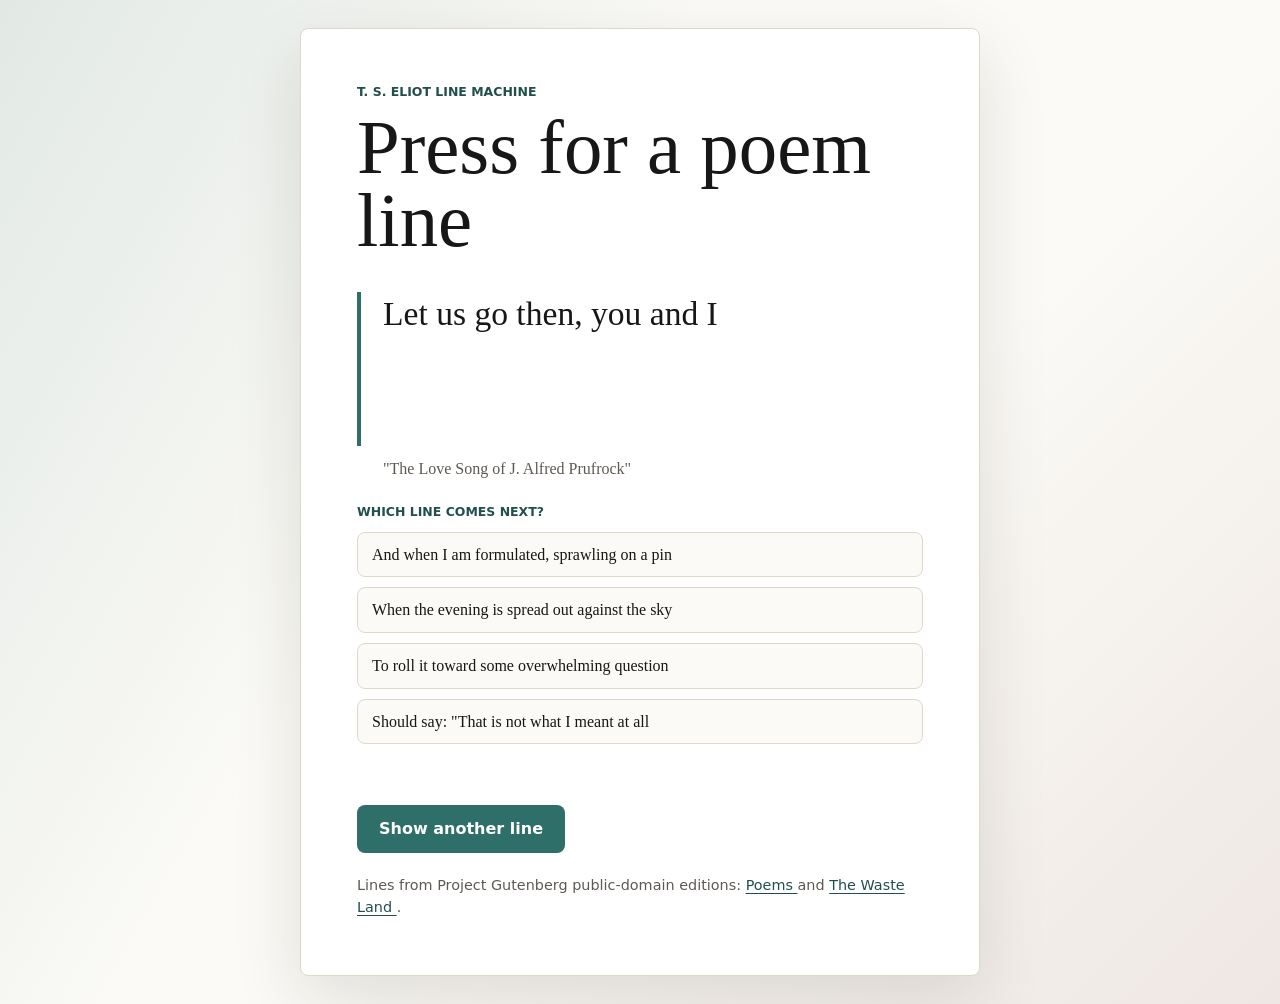
==== index.html @ 312e6916 "Add next-line quiz" ====
<!doctype html>
<html lang="en">
  <head>
    <meta charset="utf-8">
    <meta name="viewport" content="width=device-width, initial-scale=1">
    <title>Eliot Line Button</title>
    <link rel="stylesheet" href="styles.css?v=quiz-1">
  </head>
  <body>
    <main class="page">
      <section class="poem-panel" aria-labelledby="page-title">
        <p class="kicker">T. S. Eliot line machine</p>
        <h1 id="page-title">Press for a poem line</h1>
        <blockquote id="poem-line" class="poem-line">
          Let us go then, you and I
        </blockquote>
        <p id="poem-source" class="source">"The Love Song of J. Alfred Prufrock"</p>
        <section class="choice-panel" aria-labelledby="choice-title">
          <p id="choice-title" class="choice-title">Which line comes next?</p>
          <div id="choice-list" class="choice-list"></div>
          <p id="answer-feedback" class="answer-feedback" aria-live="polite"></p>
        </section>
        <button id="line-button" type="button">Show another line</button>
        <section id="stanza-panel" class="stanza-panel" aria-live="polite" hidden>
          <div class="stanza-heading">
            <p class="stanza-label">Stanza</p>
            <a id="stanza-source-link" href="https://www.gutenberg.org/ebooks/1567" target="_blank" rel="noreferrer">
              Open source
            </a>
          </div>
          <div id="stanza-lines" class="stanza-lines"></div>
        </section>
        <p class="credit">
          Lines from Project Gutenberg public-domain editions:
          <a href="https://www.gutenberg.org/ebooks/1567" target="_blank" rel="noreferrer">
            Poems
          </a>
          and
          <a href="https://www.gutenberg.org/ebooks/1321" target="_blank" rel="noreferrer">
            The Waste Land
          </a>.
        </p>
      </section>
    </main>
    <script src="lines-data.js?v=quiz-1"></script>
    <script src="script.js?v=quiz-1"></script>
  </body>
</html>
---- styles.css ----
:root {
  color-scheme: light;
  --ink: #171717;
  --muted: #5e5a52;
  --paper: #fbfaf6;
  --panel: #ffffff;
  --accent: #2f6f6a;
  --accent-dark: #214f4c;
  --edge: #ded8cb;
}

* {
  box-sizing: border-box;
}

body {
  margin: 0;
  min-height: 100vh;
  font-family: Georgia, "Times New Roman", serif;
  color: var(--ink);
  background:
    linear-gradient(120deg, rgba(47, 111, 106, 0.12), transparent 38%),
    linear-gradient(315deg, rgba(124, 61, 55, 0.1), transparent 42%),
    var(--paper);
}

.page {
  min-height: 100vh;
  display: grid;
  place-items: center;
  padding: 28px;
}

.poem-panel {
  width: min(680px, 100%);
  padding: clamp(28px, 7vw, 56px);
  background: var(--panel);
  border: 1px solid var(--edge);
  border-radius: 8px;
  box-shadow: 0 24px 70px rgba(31, 28, 20, 0.12);
}

.kicker {
  margin: 0 0 12px;
  color: var(--accent-dark);
  font: 700 0.78rem/1.2 system-ui, -apple-system, BlinkMacSystemFont, "Segoe UI", sans-serif;
  letter-spacing: 0;
  text-transform: uppercase;
}

h1 {
  margin: 0;
  font-size: clamp(2.2rem, 8vw, 4.8rem);
  line-height: 0.95;
  font-weight: 500;
  letter-spacing: 0;
}

.poem-line {
  min-height: 4.6em;
  margin: 34px 0 12px;
  padding: 0 0 0 22px;
  border-left: 4px solid var(--accent);
  font-size: clamp(1.35rem, 4vw, 2.1rem);
  line-height: 1.3;
}

.source {
  margin: 0 0 24px 26px;
  color: var(--muted);
  font-size: 1rem;
  line-height: 1.4;
}

.choice-panel {
  margin: 0 0 28px;
}

.choice-title {
  margin: 0 0 12px;
  color: var(--accent-dark);
  font: 700 0.78rem/1.2 system-ui, -apple-system, BlinkMacSystemFont, "Segoe UI", sans-serif;
  text-transform: uppercase;
}

.choice-list {
  display: grid;
  gap: 10px;
}

.choice-button {
  min-height: 44px;
  width: 100%;
  padding: 11px 14px;
  border: 1px solid var(--edge);
  border-radius: 8px;
  color: var(--ink);
  background: #fbfaf6;
  font: 1rem/1.35 Georgia, "Times New Roman", serif;
  text-align: left;
}

.choice-button:hover:not(:disabled) {
  color: var(--accent-dark);
  background: rgba(47, 111, 106, 0.08);
}

.choice-button:disabled {
  cursor: default;
  opacity: 0.78;
}

.choice-button.is-correct {
  border-color: var(--accent);
  background: rgba(47, 111, 106, 0.14);
  color: var(--accent-dark);
}

.choice-button.is-wrong {
  border-color: #a45b52;
  background: rgba(164, 91, 82, 0.12);
  color: #74342f;
}

.answer-feedback {
  min-height: 1.4em;
  margin: 12px 0 0;
  font: 700 0.95rem/1.4 system-ui, -apple-system, BlinkMacSystemFont, "Segoe UI", sans-serif;
}

.answer-feedback.is-correct {
  color: var(--accent-dark);
}

.answer-feedback.is-wrong {
  color: #74342f;
}

button {
  min-height: 48px;
  padding: 0 22px;
  border: 0;
  border-radius: 8px;
  color: #fff;
  background: var(--accent);
  font: 700 1rem/1 system-ui, -apple-system, BlinkMacSystemFont, "Segoe UI", sans-serif;
  cursor: pointer;
  transition: background 160ms ease, transform 160ms ease;
}

button:hover {
  background: var(--accent-dark);
}

button:active {
  transform: translateY(1px);
}

button:focus-visible {
  outline: 3px solid rgba(47, 111, 106, 0.35);
  outline-offset: 3px;
}

.stanza-panel {
  margin: 30px 0 0;
  padding: 22px;
  border: 1px solid var(--edge);
  border-radius: 8px;
  background: #fbfaf6;
}

.stanza-heading {
  display: flex;
  align-items: center;
  justify-content: space-between;
  gap: 18px;
  margin: 0 0 16px;
}

.stanza-label {
  margin: 0;
  color: var(--accent-dark);
  font: 700 0.78rem/1.2 system-ui, -apple-system, BlinkMacSystemFont, "Segoe UI", sans-serif;
  text-transform: uppercase;
}

.stanza-heading a {
  color: var(--accent-dark);
  font: 0.9rem/1.2 system-ui, -apple-system, BlinkMacSystemFont, "Segoe UI", sans-serif;
  text-underline-offset: 3px;
}

.stanza-lines {
  display: grid;
  gap: 6px;
}

.stanza-lines p {
  margin: 0;
  padding: 2px 6px;
  border-radius: 5px;
  font-size: clamp(1rem, 2.5vw, 1.2rem);
  line-height: 1.45;
}

.stanza-lines .is-selected {
  background: rgba(47, 111, 106, 0.12);
  color: var(--accent-dark);
}

.stanza-lines .is-answer {
  background: rgba(47, 111, 106, 0.2);
  color: var(--accent-dark);
  font-weight: 700;
}

.credit {
  margin: 22px 0 0;
  color: var(--muted);
  font: 0.9rem/1.5 system-ui, -apple-system, BlinkMacSystemFont, "Segoe UI", sans-serif;
}

.credit a {
  color: var(--accent-dark);
  text-underline-offset: 3px;
}

@media (max-width: 520px) {
  .page {
    padding: 16px;
  }

  .poem-panel {
    padding: 24px;
  }
}
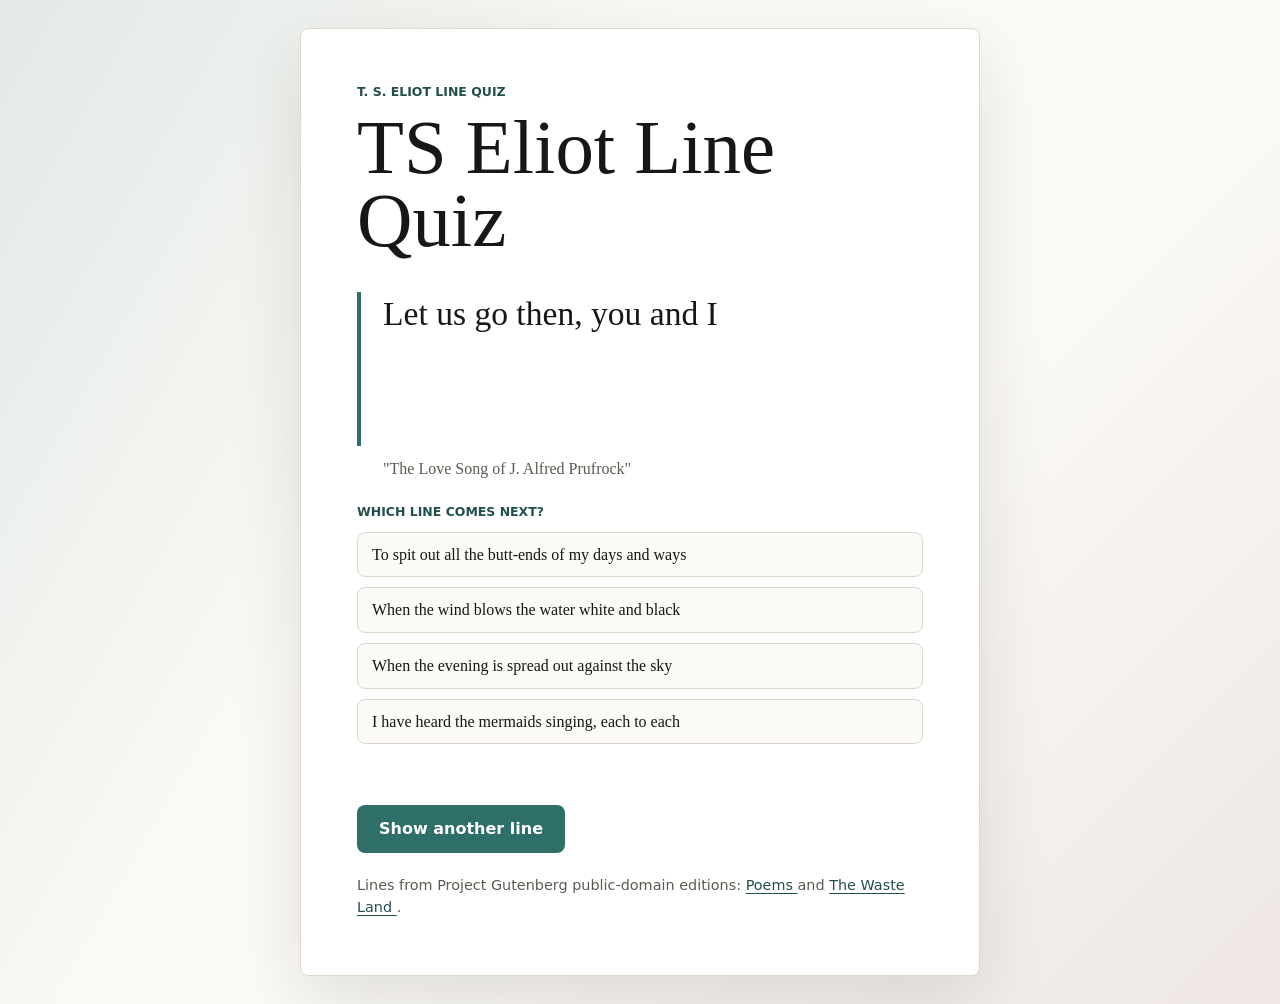
==== commit cb0ec5fb: "Update quiz title" ====
--- a/index.html
+++ b/index.html
@@ -3,14 +3,14 @@
   <head>
     <meta charset="utf-8">
     <meta name="viewport" content="width=device-width, initial-scale=1">
-    <title>Eliot Line Button</title>
+    <title>TS Eliot Line Quiz</title>
     <link rel="stylesheet" href="styles.css?v=quiz-1">
   </head>
   <body>
     <main class="page">
       <section class="poem-panel" aria-labelledby="page-title">
-        <p class="kicker">T. S. Eliot line machine</p>
-        <h1 id="page-title">Press for a poem line</h1>
+        <p class="kicker">T. S. Eliot line quiz</p>
+        <h1 id="page-title">TS Eliot Line Quiz</h1>
         <blockquote id="poem-line" class="poem-line">
           Let us go then, you and I
         </blockquote>
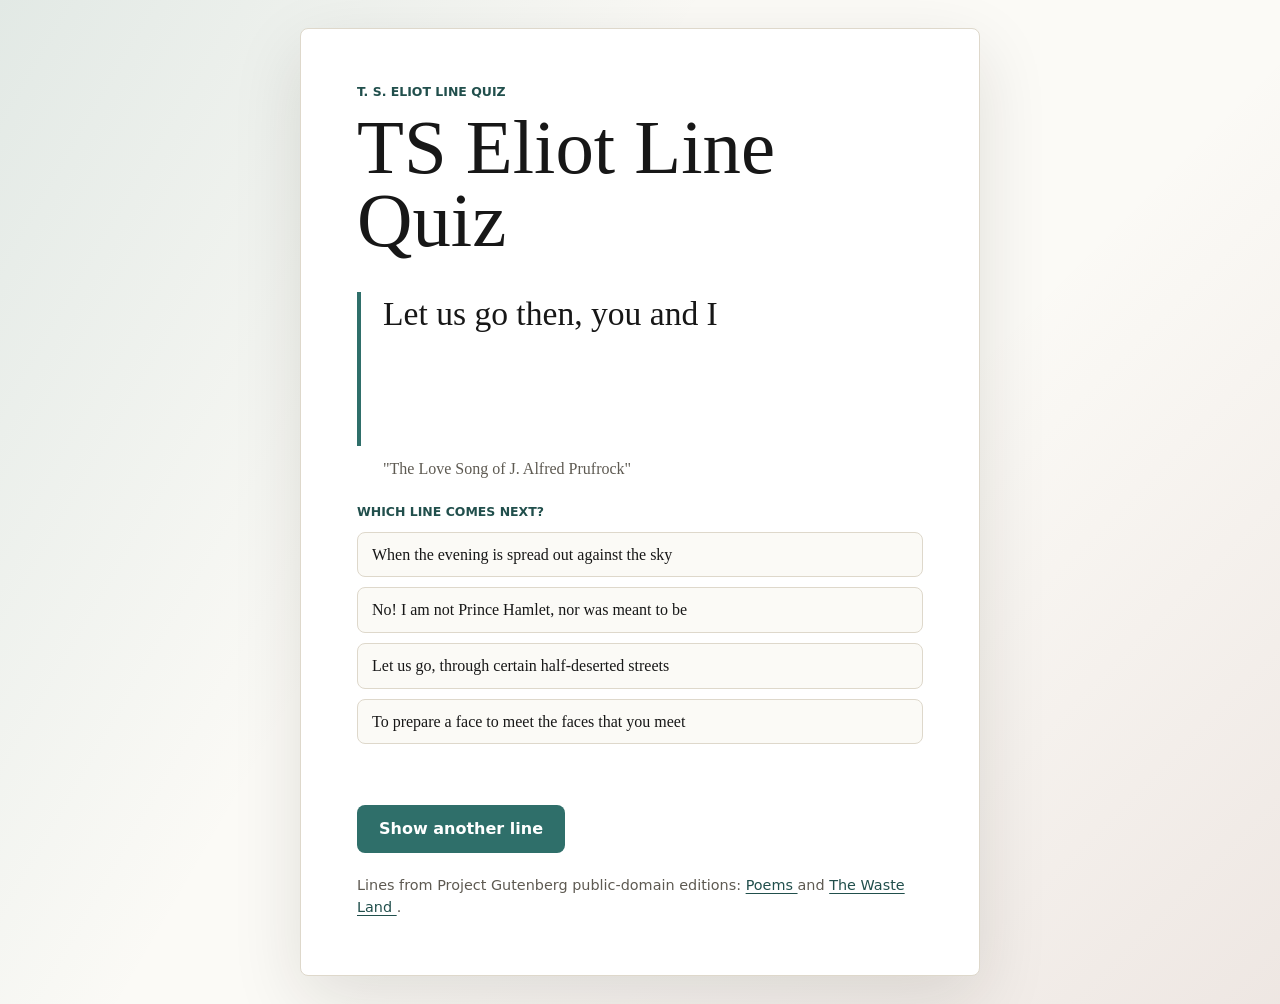
==== commit 8d02ec5f: "Remove French quiz entries" ====
--- a/index.html
+++ b/index.html
@@ -4,7 +4,7 @@
     <meta charset="utf-8">
     <meta name="viewport" content="width=device-width, initial-scale=1">
     <title>TS Eliot Line Quiz</title>
-    <link rel="stylesheet" href="styles.css?v=quiz-1">
+    <link rel="stylesheet" href="styles.css?v=quiz-2">
   </head>
   <body>
     <main class="page">
@@ -42,7 +42,7 @@
         </p>
       </section>
     </main>
-    <script src="lines-data.js?v=quiz-1"></script>
-    <script src="script.js?v=quiz-1"></script>
+    <script src="lines-data.js?v=quiz-2"></script>
+    <script src="script.js?v=quiz-2"></script>
   </body>
 </html>
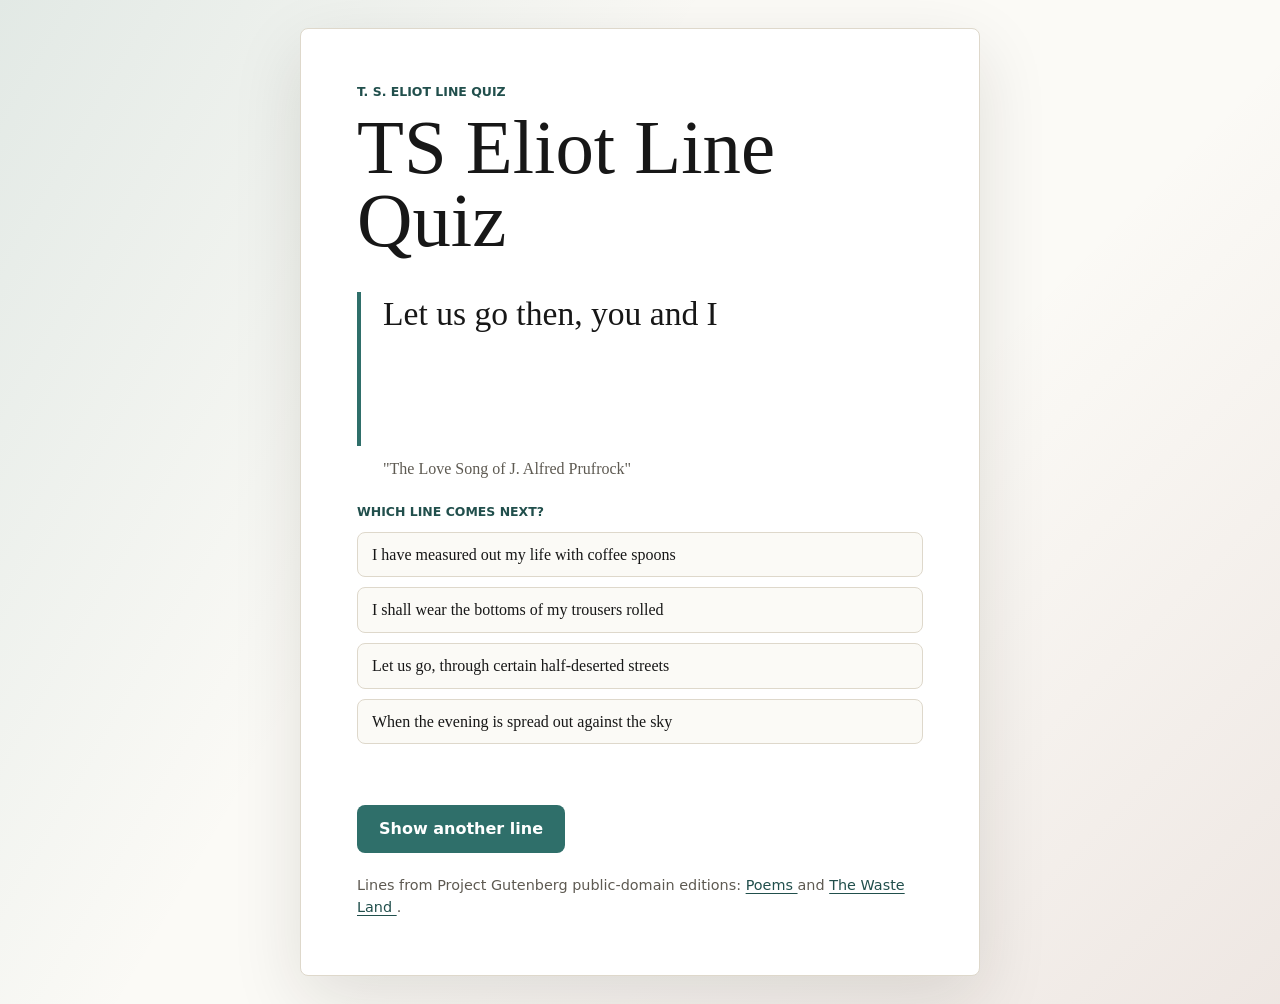
==== commit 92db560d: "Allow retries after wrong quiz answers" ====
--- a/index.html
+++ b/index.html
@@ -4,7 +4,7 @@
     <meta charset="utf-8">
     <meta name="viewport" content="width=device-width, initial-scale=1">
     <title>TS Eliot Line Quiz</title>
-    <link rel="stylesheet" href="styles.css?v=quiz-2">
+    <link rel="stylesheet" href="styles.css?v=quiz-3">
   </head>
   <body>
     <main class="page">
@@ -42,7 +42,7 @@
         </p>
       </section>
     </main>
-    <script src="lines-data.js?v=quiz-2"></script>
-    <script src="script.js?v=quiz-2"></script>
+    <script src="lines-data.js?v=quiz-3"></script>
+    <script src="script.js?v=quiz-3"></script>
   </body>
 </html>
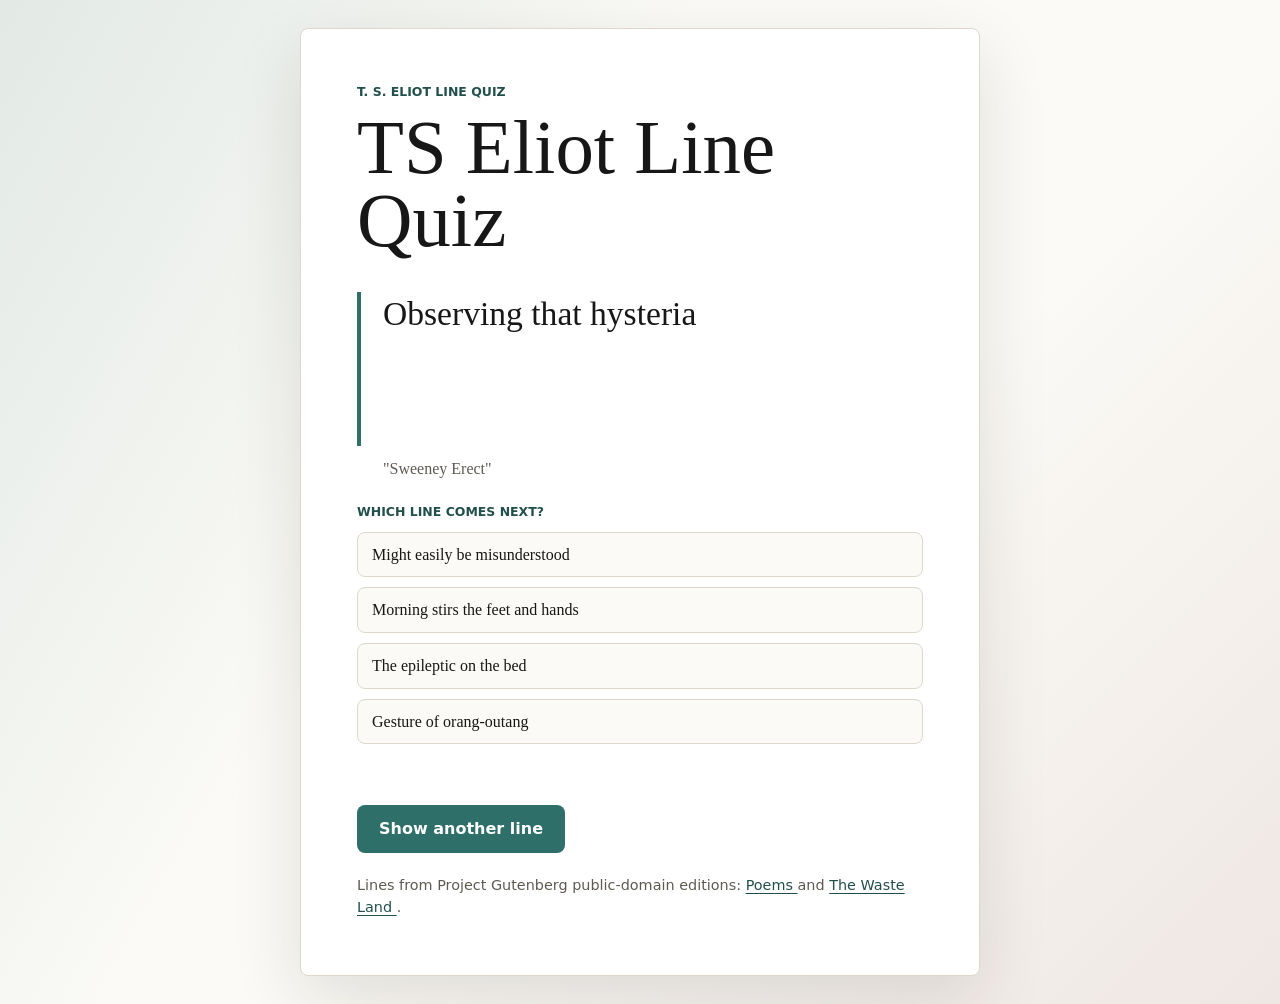
==== commit fa8851ab: "Randomize initial quiz line" ====
--- a/index.html
+++ b/index.html
@@ -4,7 +4,7 @@
     <meta charset="utf-8">
     <meta name="viewport" content="width=device-width, initial-scale=1">
     <title>TS Eliot Line Quiz</title>
-    <link rel="stylesheet" href="styles.css?v=quiz-3">
+    <link rel="stylesheet" href="styles.css?v=quiz-4">
   </head>
   <body>
     <main class="page">
@@ -42,7 +42,7 @@
         </p>
       </section>
     </main>
-    <script src="lines-data.js?v=quiz-3"></script>
-    <script src="script.js?v=quiz-3"></script>
+    <script src="lines-data.js?v=quiz-4"></script>
+    <script src="script.js?v=quiz-4"></script>
   </body>
 </html>
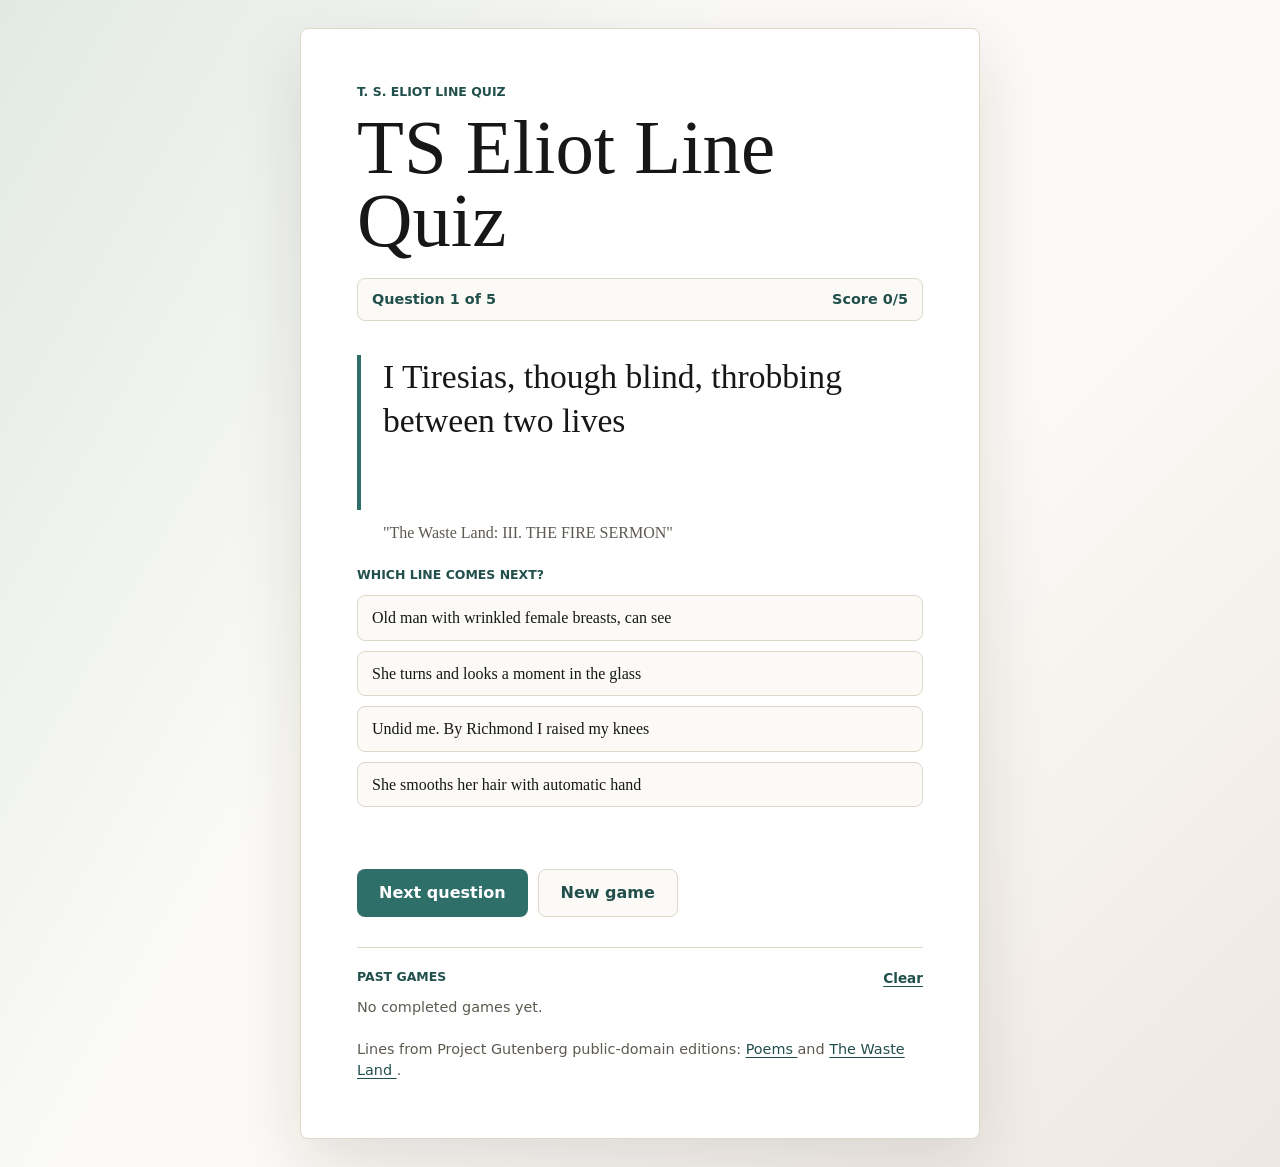
==== commit 180e6f41: "Add five-question games and score history" ====
--- a/index.html
+++ b/index.html
@@ -4,13 +4,17 @@
     <meta charset="utf-8">
     <meta name="viewport" content="width=device-width, initial-scale=1">
     <title>TS Eliot Line Quiz</title>
-    <link rel="stylesheet" href="styles.css?v=quiz-4">
+    <link rel="stylesheet" href="styles.css?v=games-1">
   </head>
   <body>
     <main class="page">
       <section class="poem-panel" aria-labelledby="page-title">
         <p class="kicker">T. S. Eliot line quiz</p>
         <h1 id="page-title">TS Eliot Line Quiz</h1>
+        <div class="game-bar" aria-live="polite">
+          <p id="game-progress">Question 1 of 5</p>
+          <p id="game-score">Score 0/5</p>
+        </div>
         <blockquote id="poem-line" class="poem-line">
           Let us go then, you and I
         </blockquote>
@@ -20,7 +24,14 @@
           <div id="choice-list" class="choice-list"></div>
           <p id="answer-feedback" class="answer-feedback" aria-live="polite"></p>
         </section>
-        <button id="line-button" type="button">Show another line</button>
+        <div class="game-actions">
+          <button id="line-button" type="button">Next question</button>
+          <button id="new-game-button" class="secondary-button" type="button">New game</button>
+        </div>
+        <section id="game-summary" class="game-summary" aria-live="polite" hidden>
+          <p id="summary-score"></p>
+          <button id="replay-current-button" class="secondary-button" type="button">Replay this game</button>
+        </section>
         <section id="stanza-panel" class="stanza-panel" aria-live="polite" hidden>
           <div class="stanza-heading">
             <p class="stanza-label">Stanza</p>
@@ -29,6 +40,13 @@
             </a>
           </div>
           <div id="stanza-lines" class="stanza-lines"></div>
+        </section>
+        <section class="history-panel" aria-labelledby="history-title">
+          <div class="history-heading">
+            <p id="history-title" class="history-title">Past games</p>
+            <button id="clear-history-button" class="text-button" type="button">Clear</button>
+          </div>
+          <div id="history-list" class="history-list"></div>
         </section>
         <p class="credit">
           Lines from Project Gutenberg public-domain editions:
@@ -42,7 +60,7 @@
         </p>
       </section>
     </main>
-    <script src="lines-data.js?v=quiz-4"></script>
-    <script src="script.js?v=quiz-4"></script>
+    <script src="lines-data.js?v=games-1"></script>
+    <script src="script.js?v=games-1"></script>
   </body>
 </html>
--- a/styles.css
+++ b/styles.css
@@ -56,6 +56,23 @@
   letter-spacing: 0;
 }
 
+.game-bar {
+  display: flex;
+  justify-content: space-between;
+  gap: 16px;
+  margin: 20px 0 0;
+  padding: 12px 14px;
+  border: 1px solid var(--edge);
+  border-radius: 8px;
+  background: #fbfaf6;
+}
+
+.game-bar p {
+  margin: 0;
+  color: var(--accent-dark);
+  font: 700 0.9rem/1.2 system-ui, -apple-system, BlinkMacSystemFont, "Segoe UI", sans-serif;
+}
+
 .poem-line {
   min-height: 4.6em;
   margin: 34px 0 12px;
@@ -161,6 +178,54 @@
   outline-offset: 3px;
 }
 
+.game-actions {
+  display: flex;
+  flex-wrap: wrap;
+  gap: 10px;
+}
+
+.secondary-button {
+  min-height: 44px;
+  color: var(--accent-dark);
+  background: #fbfaf6;
+  border: 1px solid var(--edge);
+}
+
+.secondary-button:hover {
+  background: rgba(47, 111, 106, 0.08);
+}
+
+.text-button {
+  min-height: auto;
+  padding: 0;
+  border: 0;
+  border-radius: 0;
+  color: var(--accent-dark);
+  background: transparent;
+  font: 700 0.85rem/1.2 system-ui, -apple-system, BlinkMacSystemFont, "Segoe UI", sans-serif;
+  text-decoration: underline;
+  text-underline-offset: 3px;
+}
+
+.text-button:hover {
+  background: transparent;
+  color: var(--ink);
+}
+
+.game-summary {
+  margin: 24px 0 0;
+  padding: 18px;
+  border: 1px solid var(--edge);
+  border-radius: 8px;
+  background: rgba(47, 111, 106, 0.08);
+}
+
+.game-summary p {
+  margin: 0 0 12px;
+  color: var(--accent-dark);
+  font: 700 1rem/1.3 system-ui, -apple-system, BlinkMacSystemFont, "Segoe UI", sans-serif;
+}
+
 .stanza-panel {
   margin: 30px 0 0;
   padding: 22px;
@@ -214,6 +279,60 @@
   font-weight: 700;
 }
 
+.history-panel {
+  margin: 30px 0 0;
+  padding-top: 22px;
+  border-top: 1px solid var(--edge);
+}
+
+.history-heading {
+  display: flex;
+  justify-content: space-between;
+  align-items: center;
+  gap: 16px;
+  margin: 0 0 12px;
+}
+
+.history-title {
+  margin: 0;
+  color: var(--accent-dark);
+  font: 700 0.78rem/1.2 system-ui, -apple-system, BlinkMacSystemFont, "Segoe UI", sans-serif;
+  text-transform: uppercase;
+}
+
+.history-list {
+  display: grid;
+  gap: 10px;
+}
+
+.history-item {
+  display: grid;
+  grid-template-columns: auto 1fr auto;
+  align-items: center;
+  gap: 12px;
+  padding: 10px 0;
+  border-bottom: 1px solid rgba(222, 216, 203, 0.75);
+}
+
+.history-score {
+  margin: 0;
+  color: var(--ink);
+  font: 700 1rem/1.2 system-ui, -apple-system, BlinkMacSystemFont, "Segoe UI", sans-serif;
+}
+
+.history-meta,
+.history-empty {
+  margin: 0;
+  color: var(--muted);
+  font: 0.9rem/1.3 system-ui, -apple-system, BlinkMacSystemFont, "Segoe UI", sans-serif;
+}
+
+.history-item .secondary-button {
+  min-height: 36px;
+  padding: 0 12px;
+  font-size: 0.85rem;
+}
+
 .credit {
   margin: 22px 0 0;
   color: var(--muted);
@@ -233,4 +352,13 @@
   .poem-panel {
     padding: 24px;
   }
-}
+
+  .game-bar,
+  .history-item {
+    grid-template-columns: 1fr;
+  }
+
+  .game-bar {
+    display: grid;
+  }
+}
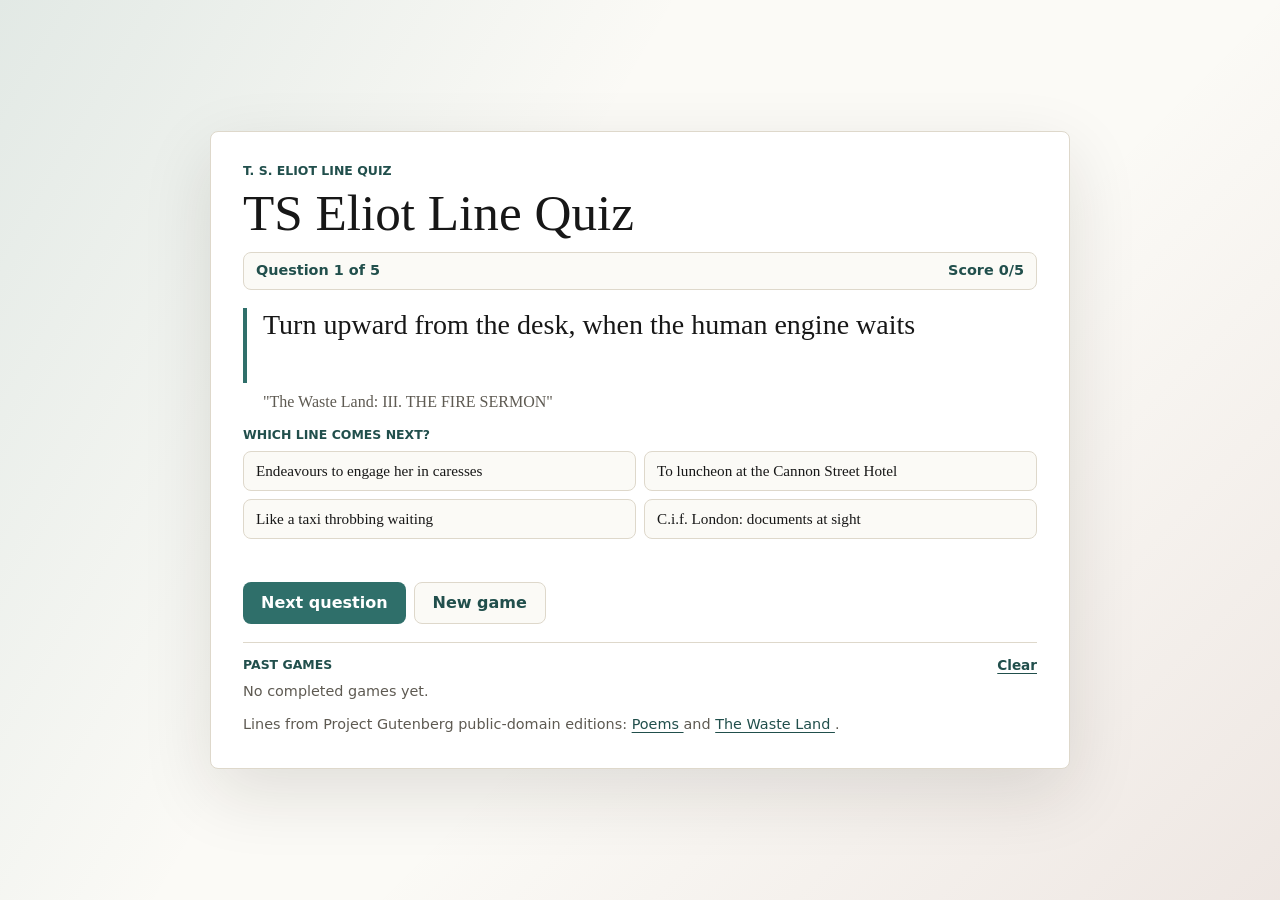
==== commit 6705492f: "Compact quiz layout" ====
--- a/index.html
+++ b/index.html
@@ -4,7 +4,7 @@
     <meta charset="utf-8">
     <meta name="viewport" content="width=device-width, initial-scale=1">
     <title>TS Eliot Line Quiz</title>
-    <link rel="stylesheet" href="styles.css?v=games-1">
+    <link rel="stylesheet" href="styles.css?v=games-2">
   </head>
   <body>
     <main class="page">
@@ -60,7 +60,7 @@
         </p>
       </section>
     </main>
-    <script src="lines-data.js?v=games-1"></script>
-    <script src="script.js?v=games-1"></script>
+    <script src="lines-data.js?v=games-2"></script>
+    <script src="script.js?v=games-2"></script>
   </body>
 </html>
--- a/styles.css
+++ b/styles.css
@@ -28,12 +28,14 @@
   min-height: 100vh;
   display: grid;
   place-items: center;
-  padding: 28px;
+  padding: 16px;
 }
 
 .poem-panel {
-  width: min(680px, 100%);
-  padding: clamp(28px, 7vw, 56px);
+  width: min(860px, 100%);
+  max-height: calc(100vh - 32px);
+  overflow: auto;
+  padding: clamp(18px, 3.5vw, 32px);
   background: var(--panel);
   border: 1px solid var(--edge);
   border-radius: 8px;
@@ -41,7 +43,7 @@
 }
 
 .kicker {
-  margin: 0 0 12px;
+  margin: 0 0 8px;
   color: var(--accent-dark);
   font: 700 0.78rem/1.2 system-ui, -apple-system, BlinkMacSystemFont, "Segoe UI", sans-serif;
   letter-spacing: 0;
@@ -50,8 +52,8 @@
 
 h1 {
   margin: 0;
-  font-size: clamp(2.2rem, 8vw, 4.8rem);
-  line-height: 0.95;
+  font-size: clamp(1.9rem, 5vw, 3.2rem);
+  line-height: 1;
   font-weight: 500;
   letter-spacing: 0;
 }
@@ -60,8 +62,8 @@
   display: flex;
   justify-content: space-between;
   gap: 16px;
-  margin: 20px 0 0;
-  padding: 12px 14px;
+  margin: 14px 0 0;
+  padding: 9px 12px;
   border: 1px solid var(--edge);
   border-radius: 8px;
   background: #fbfaf6;
@@ -74,27 +76,27 @@
 }
 
 .poem-line {
-  min-height: 4.6em;
-  margin: 34px 0 12px;
-  padding: 0 0 0 22px;
+  min-height: 2.7em;
+  margin: 18px 0 8px;
+  padding: 0 0 0 16px;
   border-left: 4px solid var(--accent);
-  font-size: clamp(1.35rem, 4vw, 2.1rem);
-  line-height: 1.3;
+  font-size: clamp(1.15rem, 3vw, 1.75rem);
+  line-height: 1.2;
 }
 
 .source {
-  margin: 0 0 24px 26px;
+  margin: 0 0 14px 20px;
   color: var(--muted);
   font-size: 1rem;
   line-height: 1.4;
 }
 
 .choice-panel {
-  margin: 0 0 28px;
+  margin: 0 0 16px;
 }
 
 .choice-title {
-  margin: 0 0 12px;
+  margin: 0 0 8px;
   color: var(--accent-dark);
   font: 700 0.78rem/1.2 system-ui, -apple-system, BlinkMacSystemFont, "Segoe UI", sans-serif;
   text-transform: uppercase;
@@ -102,18 +104,18 @@
 
 .choice-list {
   display: grid;
-  gap: 10px;
+  grid-template-columns: repeat(2, minmax(0, 1fr));
+  gap: 8px;
 }
 
 .choice-button {
-  min-height: 44px;
-  width: 100%;
-  padding: 11px 14px;
+  min-height: 40px;
+  padding: 9px 12px;
   border: 1px solid var(--edge);
   border-radius: 8px;
   color: var(--ink);
   background: #fbfaf6;
-  font: 1rem/1.35 Georgia, "Times New Roman", serif;
+  font: 0.95rem/1.25 Georgia, "Times New Roman", serif;
   text-align: left;
 }
 
@@ -140,8 +142,8 @@
 }
 
 .answer-feedback {
-  min-height: 1.4em;
-  margin: 12px 0 0;
+  min-height: 1.3em;
+  margin: 8px 0 0;
   font: 700 0.95rem/1.4 system-ui, -apple-system, BlinkMacSystemFont, "Segoe UI", sans-serif;
 }
 
@@ -154,8 +156,8 @@
 }
 
 button {
-  min-height: 48px;
-  padding: 0 22px;
+  min-height: 42px;
+  padding: 0 18px;
   border: 0;
   border-radius: 8px;
   color: #fff;
@@ -181,11 +183,11 @@
 .game-actions {
   display: flex;
   flex-wrap: wrap;
-  gap: 10px;
+  gap: 8px;
 }
 
 .secondary-button {
-  min-height: 44px;
+  min-height: 42px;
   color: var(--accent-dark);
   background: #fbfaf6;
   border: 1px solid var(--edge);
@@ -213,8 +215,8 @@
 }
 
 .game-summary {
-  margin: 24px 0 0;
-  padding: 18px;
+  margin: 16px 0 0;
+  padding: 14px;
   border: 1px solid var(--edge);
   border-radius: 8px;
   background: rgba(47, 111, 106, 0.08);
@@ -227,8 +229,8 @@
 }
 
 .stanza-panel {
-  margin: 30px 0 0;
-  padding: 22px;
+  margin: 16px 0 0;
+  padding: 14px;
   border: 1px solid var(--edge);
   border-radius: 8px;
   background: #fbfaf6;
@@ -239,7 +241,7 @@
   align-items: center;
   justify-content: space-between;
   gap: 18px;
-  margin: 0 0 16px;
+  margin: 0 0 10px;
 }
 
 .stanza-label {
@@ -257,15 +259,15 @@
 
 .stanza-lines {
   display: grid;
-  gap: 6px;
+  gap: 3px;
 }
 
 .stanza-lines p {
   margin: 0;
   padding: 2px 6px;
   border-radius: 5px;
-  font-size: clamp(1rem, 2.5vw, 1.2rem);
-  line-height: 1.45;
+  font-size: clamp(0.9rem, 2vw, 1rem);
+  line-height: 1.3;
 }
 
 .stanza-lines .is-selected {
@@ -280,8 +282,8 @@
 }
 
 .history-panel {
-  margin: 30px 0 0;
-  padding-top: 22px;
+  margin: 18px 0 0;
+  padding-top: 14px;
   border-top: 1px solid var(--edge);
 }
 
@@ -290,7 +292,7 @@
   justify-content: space-between;
   align-items: center;
   gap: 16px;
-  margin: 0 0 12px;
+  margin: 0 0 8px;
 }
 
 .history-title {
@@ -302,7 +304,7 @@
 
 .history-list {
   display: grid;
-  gap: 10px;
+  gap: 6px;
 }
 
 .history-item {
@@ -310,7 +312,7 @@
   grid-template-columns: auto 1fr auto;
   align-items: center;
   gap: 12px;
-  padding: 10px 0;
+  padding: 6px 0;
   border-bottom: 1px solid rgba(222, 216, 203, 0.75);
 }
 
@@ -334,7 +336,7 @@
 }
 
 .credit {
-  margin: 22px 0 0;
+  margin: 14px 0 0;
   color: var(--muted);
   font: 0.9rem/1.5 system-ui, -apple-system, BlinkMacSystemFont, "Segoe UI", sans-serif;
 }
@@ -346,11 +348,16 @@
 
 @media (max-width: 520px) {
   .page {
+    padding: 10px;
+  }
+
+  .poem-panel {
+    max-height: calc(100vh - 20px);
     padding: 16px;
   }
 
-  .poem-panel {
-    padding: 24px;
+  .choice-list {
+    grid-template-columns: 1fr;
   }
 
   .game-bar,
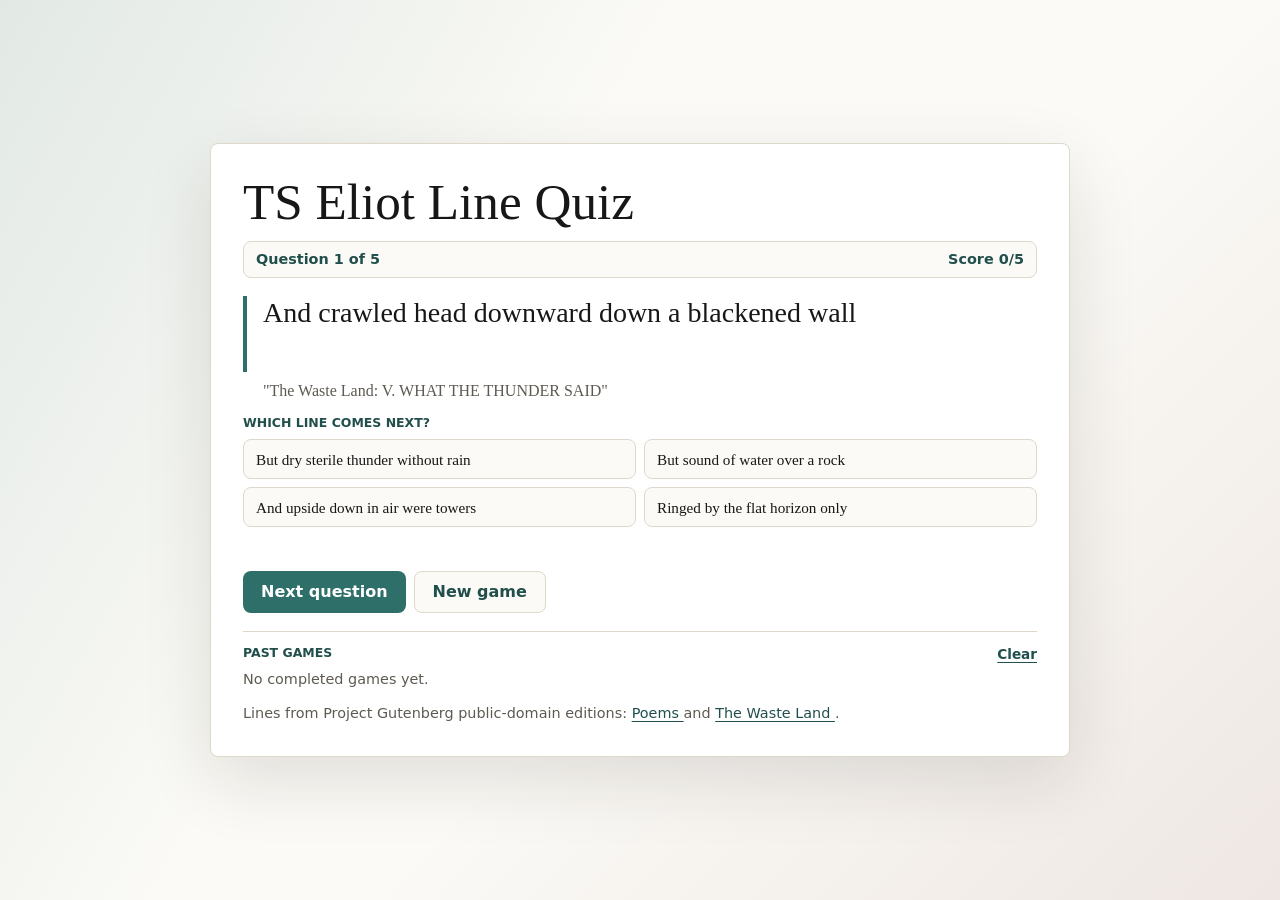
==== commit fcc4057d: "Remove duplicate quiz title" ====
--- a/index.html
+++ b/index.html
@@ -4,12 +4,11 @@
     <meta charset="utf-8">
     <meta name="viewport" content="width=device-width, initial-scale=1">
     <title>TS Eliot Line Quiz</title>
-    <link rel="stylesheet" href="styles.css?v=games-2">
+    <link rel="stylesheet" href="styles.css?v=games-3">
   </head>
   <body>
     <main class="page">
       <section class="poem-panel" aria-labelledby="page-title">
-        <p class="kicker">T. S. Eliot line quiz</p>
         <h1 id="page-title">TS Eliot Line Quiz</h1>
         <div class="game-bar" aria-live="polite">
           <p id="game-progress">Question 1 of 5</p>
@@ -60,7 +59,7 @@
         </p>
       </section>
     </main>
-    <script src="lines-data.js?v=games-2"></script>
-    <script src="script.js?v=games-2"></script>
+    <script src="lines-data.js?v=games-3"></script>
+    <script src="script.js?v=games-3"></script>
   </body>
 </html>
